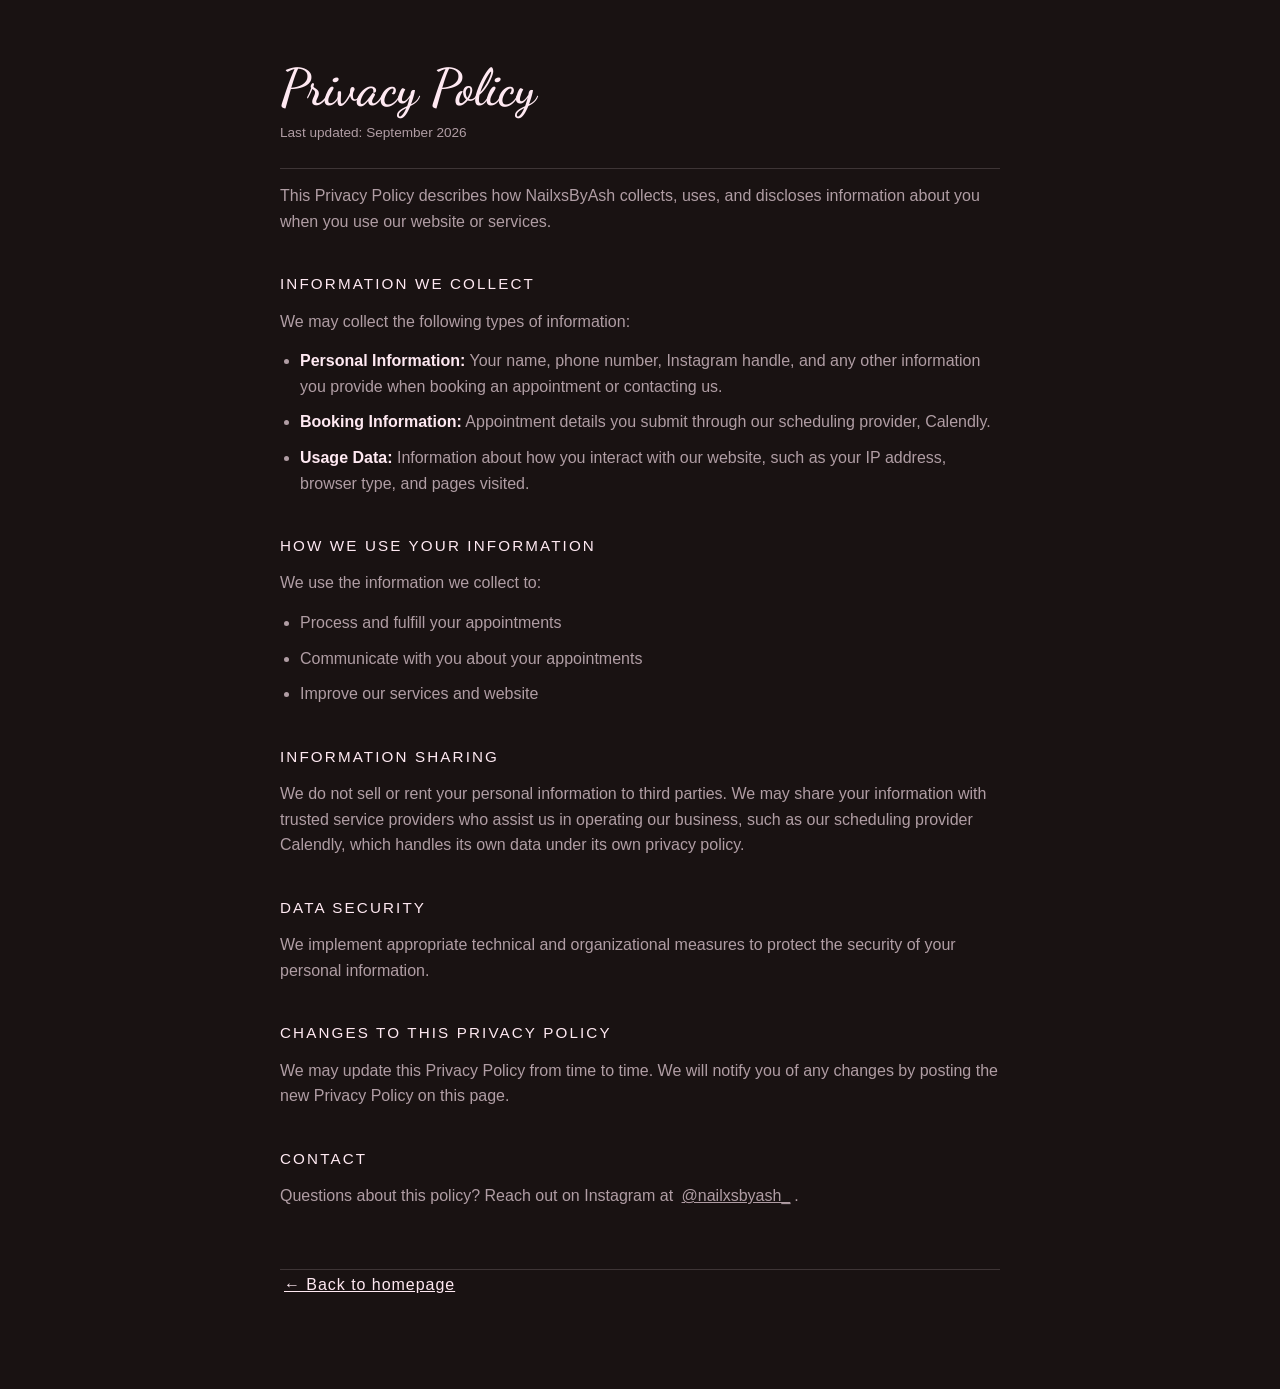
==== privacy.html @ af816358 "Add files via upload" ====
<!DOCTYPE html>
<html lang="en">
<head>
  <meta charset="UTF-8" />
  <meta name="viewport" content="width=device-width, initial-scale=1" />
  <title>Privacy Policy | NailxsByAsh</title>
  <meta name="description" content="Privacy policy for NailxsByAsh." />
  <link rel="preconnect" href="https://fonts.googleapis.com" />
  <link rel="preconnect" href="https://fonts.gstatic.com" crossorigin />
  <link href="https://fonts.googleapis.com/css2?family=Dancing+Script:wght@500;600&display=swap" rel="stylesheet" />
  <link rel="stylesheet" href="styles.css" />
</head>
<body>

  <article class="legal">
    <h1>Privacy Policy</h1>
    <p class="legal__updated">Last updated: September 2026</p>

    <p>This Privacy Policy describes how NailxsByAsh collects, uses, and discloses information about you when you use our website or services.</p>

    <h2>Information We Collect</h2>
    <p>We may collect the following types of information:</p>
    <ul>
      <li><strong>Personal Information:</strong> Your name, phone number, Instagram handle, and any other information you provide when booking an appointment or contacting us.</li>
      <li><strong>Booking Information:</strong> Appointment details you submit through our scheduling provider, Calendly.</li>
      <li><strong>Usage Data:</strong> Information about how you interact with our website, such as your IP address, browser type, and pages visited.</li>
    </ul>

    <h2>How We Use Your Information</h2>
    <p>We use the information we collect to:</p>
    <ul>
      <li>Process and fulfill your appointments</li>
      <li>Communicate with you about your appointments</li>
      <li>Improve our services and website</li>
    </ul>

    <h2>Information Sharing</h2>
    <p>We do not sell or rent your personal information to third parties. We may share your information with trusted service providers who assist us in operating our business, such as our scheduling provider Calendly, which handles its own data under its own privacy policy.</p>

    <h2>Data Security</h2>
    <p>We implement appropriate technical and organizational measures to protect the security of your personal information.</p>

    <h2>Changes to This Privacy Policy</h2>
    <p>We may update this Privacy Policy from time to time. We will notify you of any changes by posting the new Privacy Policy on this page.</p>

    <h2>Contact</h2>
    <p>Questions about this policy? Reach out on Instagram at <a href="https://instagram.com/nailxsbyash_" target="_blank" rel="noopener">@nailxsbyash_</a>.</p>

    <a class="legal__back" href="index.html">&larr; Back to homepage</a>
  </article>

</body>
</html>
---- styles.css ----
:root {
  --bg: #191212;
  --bg-alt: #221919;
  --text: #ffe9f2;
  --muted: #b09da4;
  --line: rgba(255, 233, 242, 0.16);
  --nav-h: 68px;
  --max: 1100px;
}

* { box-sizing: border-box; margin: 0; padding: 0; }

html { scroll-behavior: smooth; scroll-padding-top: var(--nav-h); }

body {
  background: var(--bg);
  color: var(--text);
  font-family: "Helvetica Neue", Arial, sans-serif;
  line-height: 1.6;
  -webkit-font-smoothing: antialiased;
}

a, button { -webkit-tap-highlight-color: transparent; }

img { max-width: 100%; display: block; }
a { color: inherit; text-decoration: none; }

/* ===== NAV ===== */
.nav {
  position: fixed;
  top: 0; left: 0; right: 0;
  height: var(--nav-h);
  display: grid;
  grid-template-columns: 1fr auto 1fr;
  align-items: center;
  padding: 0 18px;
  background: rgba(25, 18, 18, 0.9);
  backdrop-filter: blur(8px);
  border-bottom: 1px solid var(--line);
  z-index: 100;
}

.nav__menu-btn {
  justify-self: start;
  width: 34px;
  height: 24px;
  display: flex;
  flex-direction: column;
  justify-content: space-between;
  background: none;
  border: none;
  cursor: pointer;
  padding: 0;
}
.nav__menu-btn span {
  display: block;
  height: 2px;
  width: 100%;
  background: var(--text);
  transition: transform 0.3s ease, opacity 0.3s ease;
}
.nav__menu-btn.is-open span:nth-child(1) { transform: translateY(11px) rotate(45deg); }
.nav__menu-btn.is-open span:nth-child(2) { opacity: 0; }
.nav__menu-btn.is-open span:nth-child(3) { transform: translateY(-11px) rotate(-45deg); }

.nav__logo {
  justify-self: center;
  font-family: "Dancing Script", cursive;
  font-weight: 600;
  font-size: 1.7rem;
  white-space: nowrap;
}

/* dark bg + pink text -> pink bg + dark text */
.nav__call {
  justify-self: end;
  background: transparent;
  color: var(--text);
  border: 1px solid var(--text);
  border-radius: 999px;
  padding: 8px 18px;
  font-size: 0.8rem;
  letter-spacing: 0.12em;
  text-transform: uppercase;
}
.nav__call:hover,
.nav__call:focus-visible,
.nav__call:active {
  background: var(--text);
  color: var(--bg);
}
.nav__call-icon { display: none; }

/* ===== SLIDE-OUT MENU ===== */
.menu {
  position: fixed;
  top: 0; left: 0;
  width: 280px;
  max-width: 80vw;
  height: 100%;
  background: var(--bg-alt);
  border-right: 1px solid var(--line);
  padding: calc(var(--nav-h) + 30px) 30px 30px;
  transform: translateX(-100%);
  transition: transform 0.35s ease;
  z-index: 110;
}
.menu.is-open { transform: translateX(0); }
.menu ul { list-style: none; }
.menu li { margin-bottom: 22px; }
.menu a {
  font-size: 1.1rem;
  letter-spacing: 0.1em;
  text-transform: uppercase;
  padding: 2px 6px;
  margin-left: -6px;
}
.menu a:hover,
.menu a:focus-visible,
.menu a:active {
  background: var(--text);
  color: var(--bg);
}

.menu__overlay {
  position: fixed;
  inset: 0;
  background: rgba(25, 18, 18, 0.7);
  opacity: 0;
  pointer-events: none;
  transition: opacity 0.35s ease;
  z-index: 105;
}
.menu__overlay.is-open { opacity: 1; pointer-events: auto; }

/* ===== HERO ===== */
.hero {
  min-height: 90vh;
  display: flex;
  align-items: center;
  justify-content: center;
  text-align: center;
  padding: calc(var(--nav-h) + 40px) 20px 60px;
  border-bottom: 1px solid var(--line);
}
.hero__eyebrow {
  font-size: 0.75rem;
  letter-spacing: 0.3em;
  text-transform: uppercase;
  color: var(--muted);
  margin-bottom: 18px;
}
.hero__title {
  font-family: "Dancing Script", cursive;
  font-size: clamp(3rem, 13vw, 5.5rem);
  font-weight: 600;
  line-height: 1.1;
  margin-bottom: 14px;
}
.hero__sub { color: var(--muted); margin-bottom: 34px; }
.hero__actions { display: flex; gap: 14px; justify-content: center; flex-wrap: wrap; }

/* ===== BUTTONS ===== */
.btn {
  display: inline-block;
  padding: 13px 28px;
  border-radius: 999px;
  font-size: 0.82rem;
  letter-spacing: 0.14em;
  text-transform: uppercase;
  border: 1px solid var(--text);
  cursor: pointer;
  font-family: inherit;
}

/* pink bg + dark text -> dark bg + pink text */
.btn--solid { background: var(--text); color: var(--bg); }
.btn--solid:hover,
.btn--solid:focus-visible,
.btn--solid:active { background: var(--bg); color: var(--text); }

/* dark bg + pink text -> pink bg + dark text */
.btn--ghost { background: transparent; color: var(--text); }
.btn--ghost:hover,
.btn--ghost:focus-visible,
.btn--ghost:active { background: var(--text); color: var(--bg); }
/* static button (no hover effect) */
.btn--static:hover,
.btn--static:focus-visible,
.btn--static:active { background: transparent; color: var(--text); }

.btn--lg { padding: 16px 40px; }

/* ===== SECTIONS ===== */
.section {
  max-width: var(--max);
  margin: 0 auto;
  padding: 80px 20px;
}
.section--alt {
  max-width: none;
  background: var(--bg-alt);
  border-top: 1px solid var(--line);
  border-bottom: 1px solid var(--line);
}
.section--alt > * { max-width: var(--max); margin-left: auto; margin-right: auto; }

.section__title {
  font-size: clamp(1.8rem, 6vw, 2.6rem);
  font-weight: 400;
  letter-spacing: 0.12em;
  text-transform: uppercase;
  text-align: center;
  margin-bottom: 14px;
}
.section__lead {
  text-align: center;
  color: var(--muted);
  margin-bottom: 36px;
}

/* ===== CARDS ===== */
.cards {
  display: grid;
  grid-template-columns: repeat(auto-fit, minmax(230px, 1fr));
  gap: 18px;
  margin-top: 40px;
}
.card {
  border: 1px solid var(--line);
  border-radius: 14px;
  padding: 26px 22px;
}
.card:hover { border-color: var(--text); }
.card h3 {
  font-weight: 400;
  letter-spacing: 0.1em;
  text-transform: uppercase;
  margin-bottom: 10px;
}
.card p { color: var(--muted); font-size: 0.92rem; }
.card__price { margin-top: 14px; color: var(--text) !important; letter-spacing: 0.08em; }

/* ===== GALLERY ===== */
.gallery {
  display: grid;
  grid-template-columns: repeat(auto-fit, minmax(160px, 1fr));
  gap: 12px;
  margin-top: 10px;
}
.gallery__item {
  aspect-ratio: 1 / 1;
  border: 1px solid var(--line);
  border-radius: 12px;
  overflow: hidden;
  background: var(--bg-alt);
}
.gallery__item:hover { border-color: var(--text); }
.gallery__item img {
  width: 100%;
  height: 100%;
  object-fit: cover;
}
.gallery__cta {
  text-align: center;
  color: var(--muted);
  font-size: 0.9rem;
  margin-top: 28px;
}
.gallery__cta a {
  text-decoration: underline;
  color: var(--text);
  padding: 2px 6px;
}
.gallery__cta a:hover,
.gallery__cta a:focus-visible,
.gallery__cta a:active { background: var(--text); color: var(--bg); }

/* ===== POLICIES ===== */
.policies {
  display: grid;
  grid-template-columns: repeat(auto-fit, minmax(220px, 1fr));
  gap: 30px;
  margin-top: 40px;
}
.policy { text-align: center; padding: 0 10px; }
.policy h3 {
  font-weight: 400;
  letter-spacing: 0.16em;
  text-transform: uppercase;
  margin-bottom: 12px;
}
.policy p { color: var(--muted); font-size: 0.92rem; }
.policies__note {
  text-align: center;
  color: var(--muted);
  font-size: 0.85rem;
  margin-top: 40px;
  padding-top: 24px;
  border-top: 1px solid var(--line);
}

/* ===== BOOKING ===== */
.calendly-inline-widget {
  border-radius: 14px;
  overflow: hidden;
  margin-top: 30px;
}
.booking__fallback {
  text-align: center;
  color: var(--muted);
  font-size: 0.85rem;
  margin-top: 16px;
}
.booking__fallback a {
  text-decoration: underline;
  color: var(--text);
  padding: 2px 6px;
}
.booking__fallback a:hover,
.booking__fallback a:focus-visible,
.booking__fallback a:active { background: var(--text); color: var(--bg); }

/* ===== CONTACT ===== */

.contact {
  max-width: 540px;
  margin: 10px auto 0;
}
.contact__link {
  display: block;
  padding: 16px 8px;
  border-bottom: 1px solid var(--line);
  letter-spacing: 0.05em;
}
.contact__link:hover,
.contact__link:focus-visible,
.contact__link:active {
  background: var(--text);
  color: var(--bg);
}
.contact__note { margin-top: 20px; color: var(--muted); font-size: 0.85rem; text-align: center; }


/* ===== FOOTER ===== */
.footer {
  text-align: center;
  padding: 50px 20px 40px;
  border-top: 1px solid var(--line);
}
.footer__logo {
  font-family: "Dancing Script", cursive;
  font-weight: 500;
  font-size: 1.6rem;
  margin-bottom: 20px;
}
.footer__links {
  list-style: none;
  display: flex;
  gap: 22px;
  justify-content: center;
  flex-wrap: wrap;
  margin-bottom: 24px;
  font-size: 0.8rem;
  letter-spacing: 0.12em;
  text-transform: uppercase;
}
.footer__links a { padding: 2px 6px; }
.footer__links a:hover,
.footer__links a:focus-visible,
.footer__links a:active {
  background: var(--text);
  color: var(--bg);
}
.footer__copy { color: var(--muted); font-size: 0.78rem; }

/* ===== LEGAL PAGES ===== */
.legal {
  max-width: 760px;
  margin: 0 auto;
  padding: 60px 20px 90px;
}
.legal h1 {
  font-family: "Dancing Script", cursive;
  font-weight: 600;
  font-size: clamp(2.2rem, 9vw, 3.2rem);
  line-height: 1.1;
  margin-bottom: 6px;
}
.legal__updated {
  font-size: 0.85rem;
  color: var(--muted);
  margin-bottom: 34px;
  padding-bottom: 24px;
  border-bottom: 1px solid var(--line);
}
.legal h2 {
  font-size: 0.95rem;
  font-weight: 400;
  letter-spacing: 0.14em;
  text-transform: uppercase;
  margin: 38px 0 12px;
}
.legal p { color: var(--muted); margin-bottom: 14px; }
.legal ul { padding-left: 20px; margin-bottom: 14px; }
.legal li { color: var(--muted); margin-bottom: 10px; }
.legal strong { color: var(--text); font-weight: 600; }
.legal a { text-decoration: underline; padding: 2px 4px; }
.legal a:hover,
.legal a:focus-visible,
.legal a:active { background: var(--text); color: var(--bg); }
.legal__back {
  display: inline-block;
  margin-top: 46px;
  padding-top: 26px;
  border-top: 1px solid var(--line);
  width: 100%;
  letter-spacing: 0.06em;
}

/* ===== RESPONSIVE ===== */
@media (max-width: 720px) {
  .contact { grid-template-columns: 1fr; }
  .nav__logo { font-size: 1.4rem; }
  .nav__call { padding: 8px 14px; }
  .calendly-inline-widget { height: 620px !important; }
}

@media (max-width: 420px) {
  .nav__call-text { display: none; }
  .nav__call-icon { display: inline; font-size: 1rem; }
}
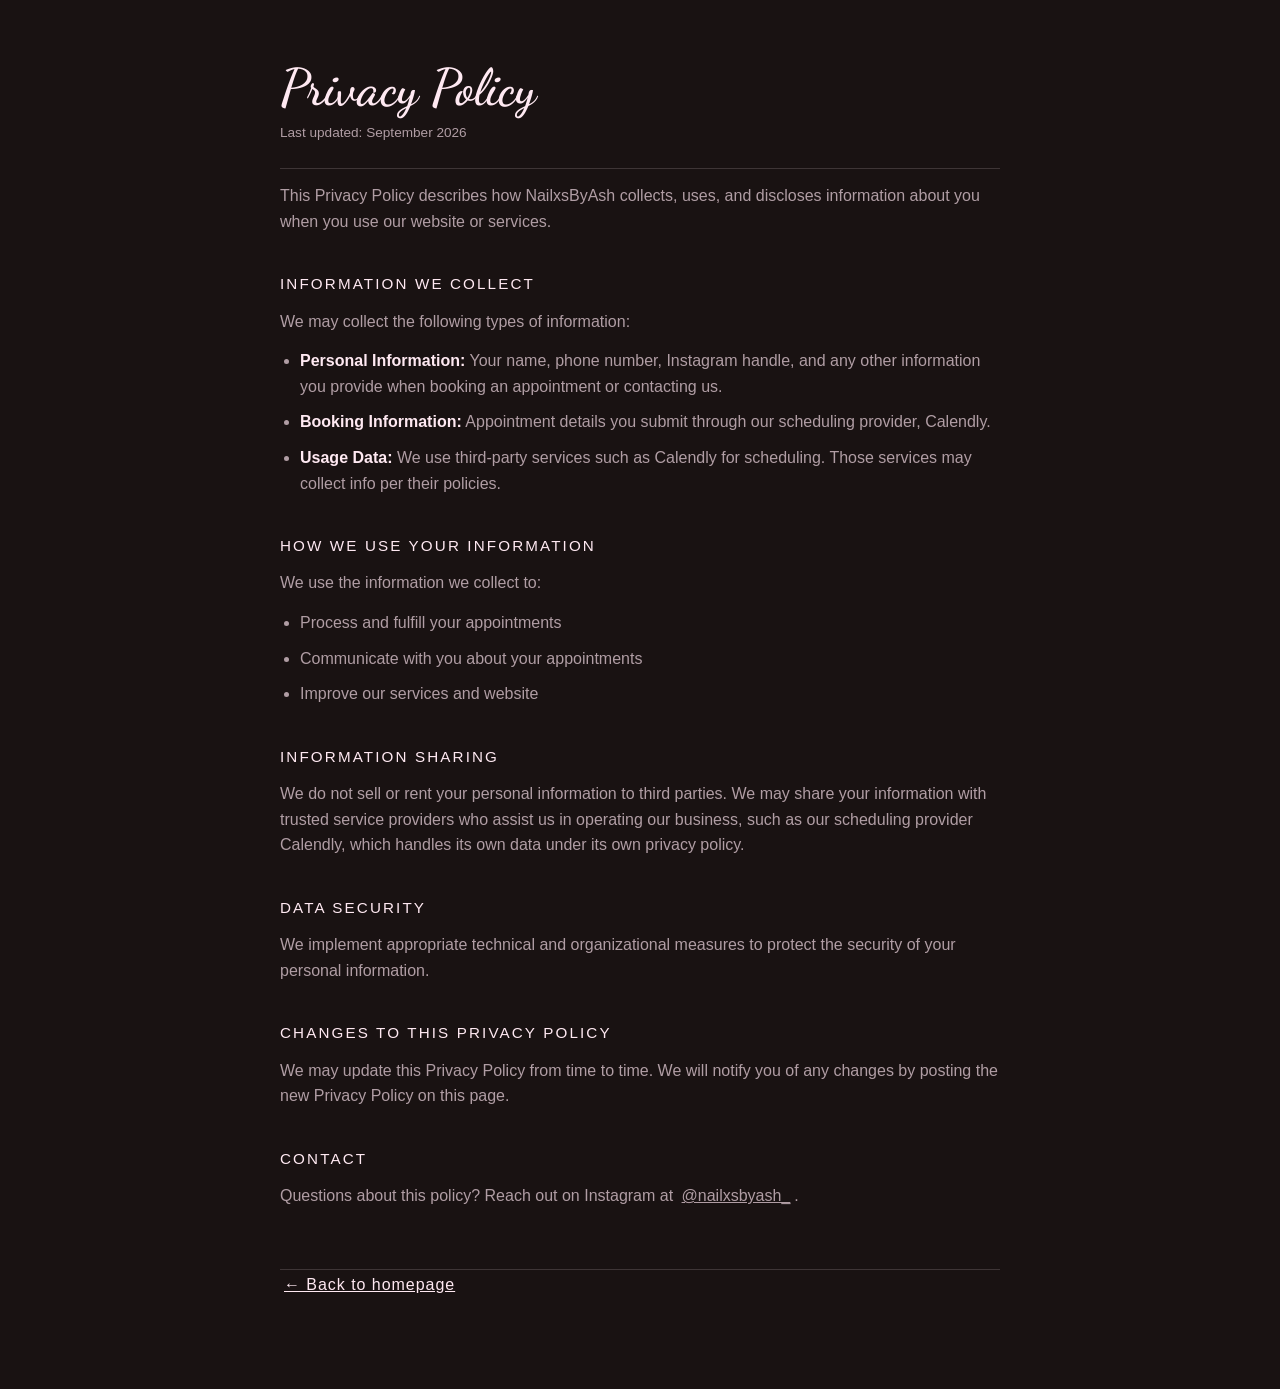
==== commit b67449f1: "Revise privacy policy details and formatting Updated the privacy policy to clarify information colle" ====
--- a/privacy.html
+++ b/privacy.html
@@ -24,7 +24,7 @@
     <ul>
       <li><strong>Personal Information:</strong> Your name, phone number, Instagram handle, and any other information you provide when booking an appointment or contacting us.</li>
       <li><strong>Booking Information:</strong> Appointment details you submit through our scheduling provider, Calendly.</li>
-      <li><strong>Usage Data:</strong> Information about how you interact with our website, such as your IP address, browser type, and pages visited.</li>
+      <li><strong>Usage Data:</strong> We use third-party services such as Calendly for scheduling. Those services may collect info per their policies.</li>
     </ul>
 
     <h2>How We Use Your Information</h2>
--- a/styles.css
+++ b/styles.css
@@ -239,6 +239,8 @@
   margin-bottom: 10px;
 }
 .card p { color: var(--muted); font-size: 0.92rem; }
+.card__time { margin-top: 14px; color: var(--text) !important; letter-spacing: 0.06em; }
+.card__note { margin-top: 10px; font-size: 0.82rem !important; }
 .card__price { margin-top: 14px; color: var(--text) !important; letter-spacing: 0.08em; }
 
 /* ===== GALLERY ===== */
@@ -304,8 +306,11 @@
 .calendly-inline-widget {
   border-radius: 14px;
   overflow: hidden;
-  margin-top: 30px;
-}
+  margin: 30px auto 0;
+  max-width: 720px;
+}
+
+
 .booking__fallback {
   text-align: center;
   color: var(--muted);
@@ -420,10 +425,12 @@
 
 /* ===== RESPONSIVE ===== */
 @media (max-width: 720px) {
-  .contact { grid-template-columns: 1fr; }
+  
   .nav__logo { font-size: 1.4rem; }
   .nav__call { padding: 8px 14px; }
-  .calendly-inline-widget { height: 620px !important; }
+  .calendly-inline-widget { width: 86%; min-width: 0 !important; height: 600px !important; }
+
+
 }
 
 @media (max-width: 420px) {
